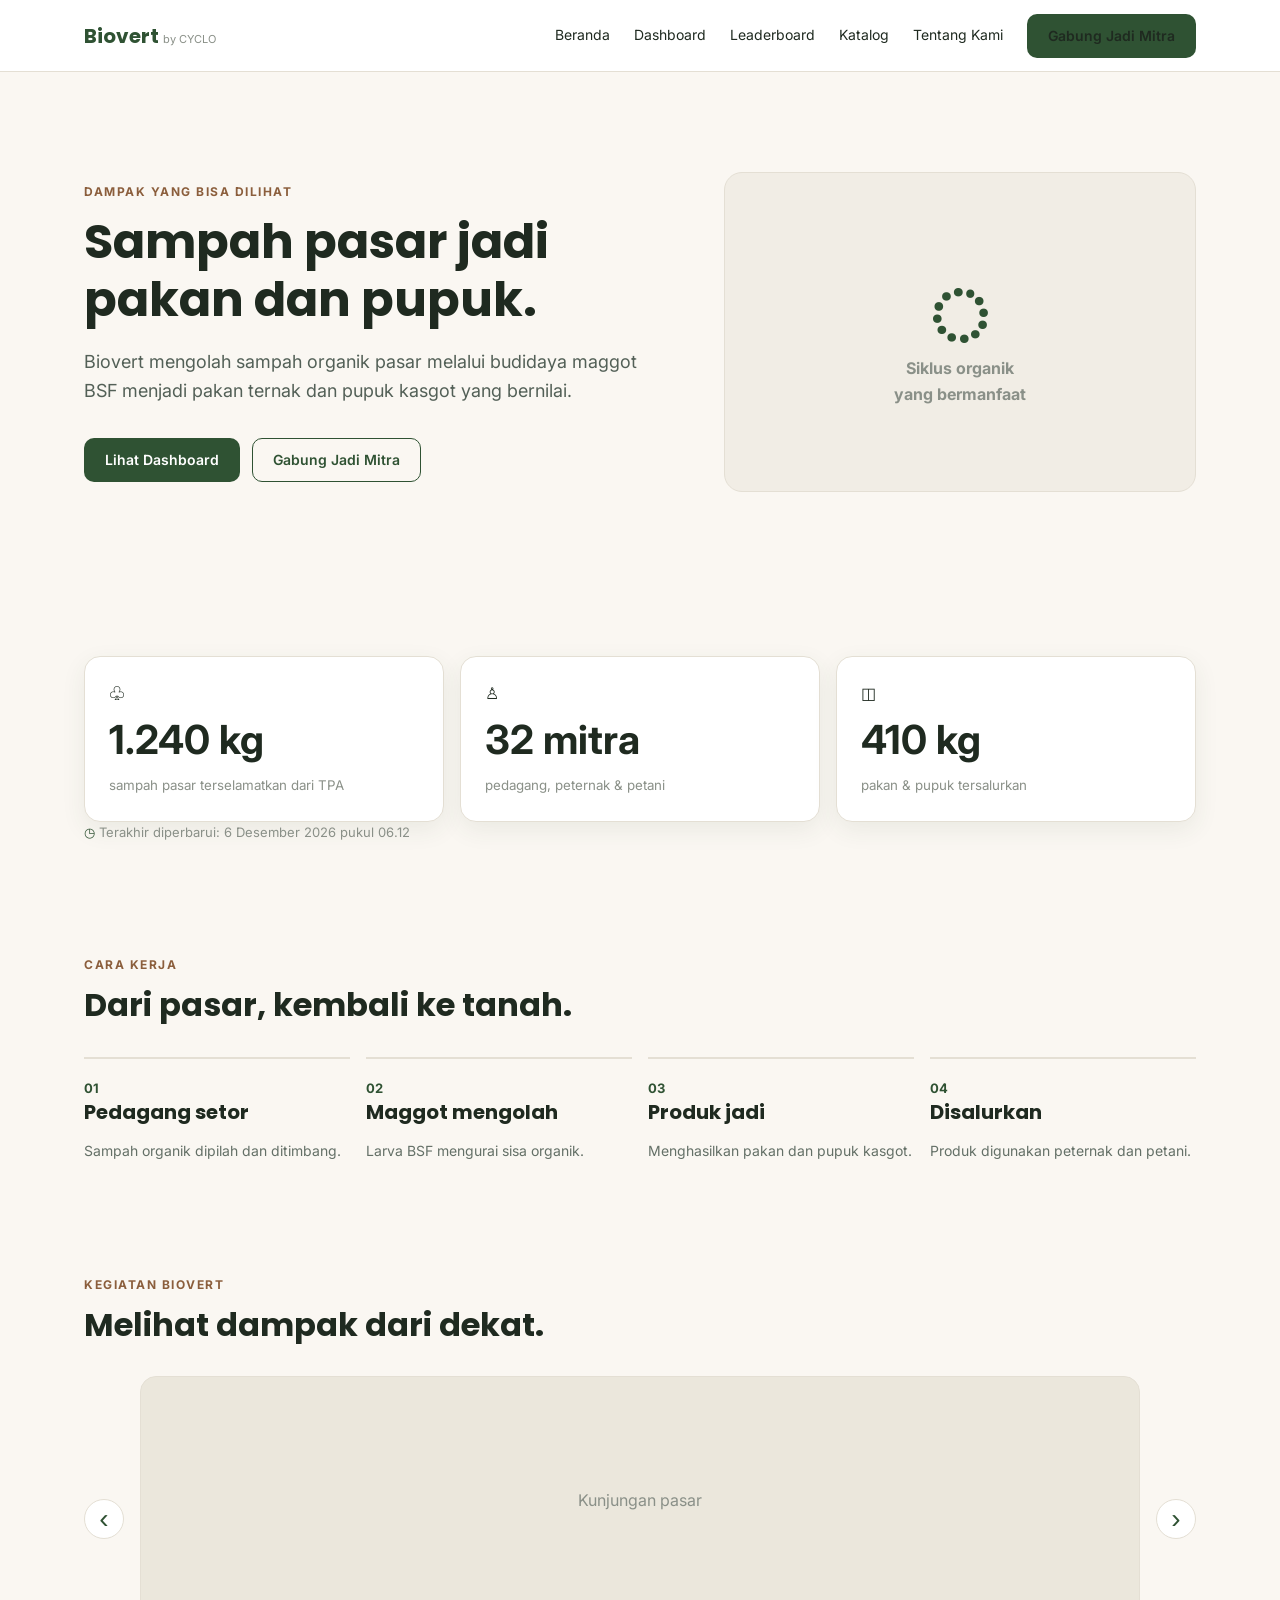
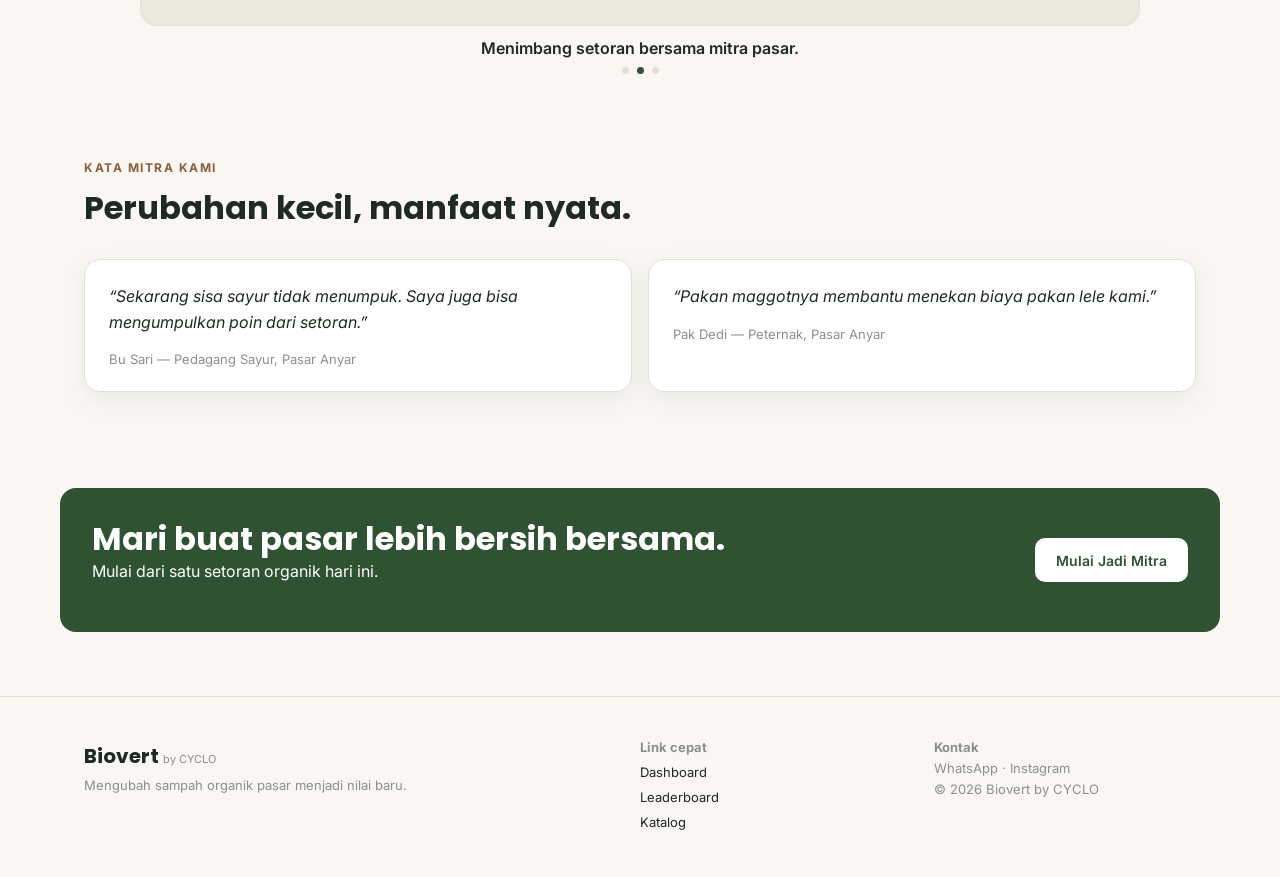
==== index.html @ 189fc147 "Build Biovert multi-page impact tracking website with shared tokens and dynamic mock data UI." ====
<!doctype html><html lang="id"><head><meta charset="utf-8"><meta name="viewport" content="width=device-width,initial-scale=1"><meta name="theme-color" content="#2F5233"><title>Biovert by CYCLO — Dari Sampah Pasar Jadi Pakan & Pupuk</title><link rel="preconnect" href="https://fonts.googleapis.com"><link href="https://fonts.googleapis.com/css2?family=Inter:wght@400;500;600;700&family=Noto+Sans+SC:wght@400;600;700&family=Poppins:wght@600;700&display=swap" rel="stylesheet"><link rel="stylesheet" href="styles.css"></head><body data-page="home"><div id="site-header"></div><main><section class="hero container"><div><p class="eyebrow">DAMPAK YANG BISA DILIHAT</p><h1>Sampah pasar jadi pakan dan pupuk.</h1><p class="lead">Biovert mengolah sampah organik pasar melalui budidaya maggot BSF menjadi pakan ternak dan pupuk kasgot yang bernilai.</p><div class="actions"><a class="btn primary" href="dashboard.html">Lihat Dashboard</a><a class="btn secondary" href="gabung.html">Gabung Jadi Mitra</a></div></div><div class="hero-art placeholder-art" aria-label="Ilustrasi siklus Biovert"><span>◌</span><strong>Siklus organik<br>yang bermanfaat</strong></div></section><section class="section container"><div id="home-stats" class="stats-grid"></div><p class="updated" id="home-updated"></p></section><section class="section container"><div class="section-heading"><p class="eyebrow">CARA KERJA</p><h2>Dari pasar, kembali ke tanah.</h2></div><div class="steps"><div class="step"><span>01</span><h3>Pedagang setor</h3><p>Sampah organik dipilah dan ditimbang.</p></div><div class="step"><span>02</span><h3>Maggot mengolah</h3><p>Larva BSF mengurai sisa organik.</p></div><div class="step"><span>03</span><h3>Produk jadi</h3><p>Menghasilkan pakan dan pupuk kasgot.</p></div><div class="step"><span>04</span><h3>Disalurkan</h3><p>Produk digunakan peternak dan petani.</p></div></div></section><section class="section container"><div class="section-heading"><p class="eyebrow">KEGIATAN BIOVERT</p><h2>Melihat dampak dari dekat.</h2></div><div class="carousel" data-carousel><button class="carousel-btn prev" aria-label="Foto sebelumnya">‹</button><div class="carousel-track"><div class="slide active"><div class="photo-placeholder">Aktivitas panen maggot</div><p>Panen maggot BSF untuk pakan ternak.</p></div><div class="slide"><div class="photo-placeholder">Kunjungan pasar</div><p>Menimbang setoran bersama mitra pasar.</p></div><div class="slide"><div class="photo-placeholder">Produk Biovert</div><p>Pakan maggot dan pupuk kasgot siap disalurkan.</p></div></div><button class="carousel-btn next" aria-label="Foto berikutnya">›</button><div class="dots"></div></div></section><section class="section container"><div class="section-heading"><p class="eyebrow">KATA MITRA KAMI</p><h2>Perubahan kecil, manfaat nyata.</h2></div><div class="quote-grid"><blockquote>“Sekarang sisa sayur tidak menumpuk. Saya juga bisa mengumpulkan poin dari setoran.”<cite>Bu Sari — Pedagang Sayur, Pasar Anyar</cite></blockquote><blockquote>“Pakan maggotnya membantu menekan biaya pakan lele kami.”<cite>Pak Dedi — Peternak, Pasar Anyar</cite></blockquote></div></section><section class="cta container"><div><h2>Mari buat pasar lebih bersih bersama.</h2><p>Mulai dari satu setoran organik hari ini.</p></div><a class="btn light" href="gabung.html">Mulai Jadi Mitra</a></section></main><div id="site-footer"></div><script src="app.js"></script></body></html>
---- styles.css ----
/* Biovert design tokens */
:root{--primary:#2F5233;--secondary:#8B5E3C;--accent:#E8B94A;--success:#7FB069;--dark:#1F2A20;--bg:#FAF7F2;--surface:#fff;--muted:#8A9088;--border:#E4DFD4;--shadow:0 8px 24px rgba(47,82,51,.08);--space:8px}*{box-sizing:border-box}body{margin:0;background:var(--bg);color:var(--dark);font:400 16px/1.6 Inter,Poppins,"Noto Sans SC",sans-serif}h1,h2,h3{font-family:Poppins,"Noto Sans SC",sans-serif;line-height:1.2;margin:0 0 16px}h1{font-size:48px;max-width:760px}h2{font-size:32px}h3{font-size:20px}p{margin:0 0 16px}.container{max-width:1160px;margin:auto;padding-left:24px;padding-right:24px}.page{padding-top:64px;padding-bottom:80px}.narrow-page{max-width:720px}.narrow{max-width:620px}.eyebrow{color:var(--secondary);font-size:12px;font-weight:700;letter-spacing:1.5px;margin-bottom:12px}.lead{font-size:18px;max-width:620px;color:#536057}.header{height:72px;background:var(--surface);border-bottom:1px solid var(--border);position:sticky;top:0;z-index:5}.nav{height:100%;display:flex;align-items:center;justify-content:space-between;gap:24px}.brand{font:700 20px Poppins;color:var(--primary);text-decoration:none;white-space:nowrap}.brand small{font:400 11px Inter;color:var(--muted)}.nav-links{display:flex;align-items:center;gap:24px}.nav-links a{color:var(--dark);text-decoration:none;font-size:14px}.nav-links a:hover{color:var(--primary)}.menu{display:none;background:0;border:0;font-size:26px}.btn{display:inline-flex;align-items:center;justify-content:center;min-height:44px;border-radius:10px;padding:10px 20px;border:1px solid transparent;font:600 14px Inter;text-decoration:none;cursor:pointer;transition:.15s}.btn:hover{transform:translateY(-1px)}.primary{background:var(--primary);color:#fff}.secondary{border:1.5px solid var(--primary);background:transparent;color:var(--primary)}.light{background:#fff;color:var(--primary)}.hero{min-height:520px;display:grid;grid-template-columns:1.1fr .9fr;align-items:center;gap:64px}.hero h1{margin-bottom:20px}.actions{display:flex;gap:12px;margin-top:32px}.placeholder-art{height:320px;border:1px solid var(--border);background:#f1ede5;border-radius:18px;display:flex;flex-direction:column;align-items:center;justify-content:center;color:var(--muted);text-align:center}.placeholder-art span{font-size:100px;line-height:1;color:var(--primary)}.section{padding-top:64px;padding-bottom:32px}.section-heading{margin-bottom:32px}.stats-grid{display:grid;grid-template-columns:repeat(3,1fr);gap:16px}.stat,.panel,.product,blockquote{background:var(--surface);border:1px solid var(--border);border-radius:16px;box-shadow:var(--shadow);padding:24px}.stat .value{display:block;font:700 40px Inter;margin:8px 0}.stat small{color:var(--muted)}.updated,.hint,.privacy{font-size:13px;color:var(--muted)}.updated:before{content:'◷ ';color:var(--primary)}.steps{display:grid;grid-template-columns:repeat(4,1fr);gap:16px}.step{border-top:2px solid var(--border);padding-top:16px}.step span{color:var(--primary);font-size:13px;font-weight:700}.step p,.feature-grid p{color:#647067;font-size:14px}.carousel{position:relative;display:flex;align-items:center;gap:16px}.carousel-track{flex:1;overflow:hidden}.slide{display:none;text-align:center}.slide.active{display:block}.photo-placeholder,.product-photo{height:250px;border-radius:16px;background:#ebe7dc;border:1px solid var(--border);display:grid;place-items:center;color:var(--muted)}.slide p{margin:10px 0 0;font-weight:600}.carousel-btn{border:1px solid var(--border);background:var(--surface);border-radius:50%;width:40px;height:40px;font-size:28px;color:var(--primary);cursor:pointer}.dots{text-align:center;position:absolute;bottom:-24px;left:0;right:0}.dot{display:inline-block;width:7px;height:7px;border-radius:50%;background:var(--border);margin:4px}.dot.active{background:var(--primary)}.quote-grid{display:grid;grid-template-columns:repeat(2,1fr);gap:16px}blockquote{margin:0;font-style:italic}cite{display:block;color:var(--muted);font:13px Inter;font-style:normal;margin-top:16px}.cta{margin-top:64px;margin-bottom:64px;padding:32px;background:var(--primary);color:#fff;border-radius:16px;display:flex;justify-content:space-between;align-items:center}.cta h2{margin:0}.footer{border-top:1px solid var(--border);padding:40px 0;color:var(--muted);font-size:13px}.footer-grid{display:grid;grid-template-columns:2fr 1fr 1fr;gap:32px}.footer a{color:var(--dark);display:block;text-decoration:none;margin:4px 0}.page-title{display:flex;align-items:flex-start;justify-content:space-between;gap:24px;margin-bottom:24px}.filters{display:flex;gap:8px;margin:20px 0 32px}.filter{background:transparent;border:1px solid var(--primary);color:var(--primary);border-radius:999px;padding:8px 16px;cursor:pointer}.filter.active{background:var(--primary);color:#fff}.dashboard-grid,.chart-grid{display:grid;grid-template-columns:1.4fr .8fr;gap:16px;margin-bottom:16px}.chart-grid{grid-template-columns:1fr 1fr}.panel h2{font-size:20px}.calendar{display:grid;grid-template-columns:repeat(7,1fr);gap:4px}.cal-head,.cal-day{text-align:center;font-size:13px;padding:8px}.cal-head{color:var(--muted);font-weight:600}.cal-day{border:0;background:var(--bg);border-radius:8px;min-height:42px;cursor:pointer;position:relative}.cal-day.has:after{content:'';width:5px;height:5px;border-radius:50%;background:var(--accent);position:absolute;bottom:5px;left:calc(50% - 2px)}.cal-day.selected{background:var(--primary);color:#fff}.empty{color:var(--muted);padding:24px 0}.bars{height:180px;display:flex;align-items:end;gap:10px;border-bottom:1px solid var(--border);padding:16px}.bar{flex:1;background:var(--primary);border-radius:4px 4px 0 0;min-height:8px;position:relative}.bar small{position:absolute;top:100%;font-size:11px;color:var(--muted);white-space:nowrap;left:50%;transform:translateX(-50%);margin-top:5px}.horizontal{height:auto;display:block;border:0}.horizontal .bar{height:28px;margin:12px 0;min-height:0}.horizontal .bar small{top:4px;left:8px;transform:none;color:#fff}.podium{display:flex;justify-content:center;align-items:end;gap:16px;margin:24px 0 32px}.podium .stat{text-align:center;min-width:180px}.podium .first{padding-bottom:44px}.search{min-height:44px;border:1px solid var(--border);border-radius:10px;padding:10px 14px;background:#fff}.table-wrap{overflow-x:auto;background:var(--surface);border-radius:16px;box-shadow:var(--shadow)}table{border-collapse:collapse;width:100%;min-width:720px}th,td{text-align:left;padding:14px 16px;border-bottom:1px solid var(--border);font-size:14px}th{font-size:12px;color:var(--muted);font-weight:600}tbody tr:nth-child(even){background:var(--bg)}tbody tr:hover{background:#f1eee7}tbody tr[data-href]{cursor:pointer}.rank{display:inline-block;border-radius:999px;padding:3px 9px;font-size:12px;background:#ddd}.rank-Platinum{background:#d4e1e8}.rank-Gold{background:var(--accent)}.rank-Silver{background:#ddd}.rank-Bronze{background:#c9a676}.progress{height:8px;background:var(--border);border-radius:999px;width:100px}.progress i{display:block;height:100%;background:var(--accent);border-radius:999px}.product-grid,.feature-grid{display:grid;grid-template-columns:repeat(3,1fr);gap:16px}.product-photo{height:180px;margin-bottom:20px}.product-photo.soil{background:#e8ded3}.product p{color:#647067;font-size:14px}.product strong{display:block;margin:18px 0}.product .btn{width:100%}.split{display:grid;grid-template-columns:1fr 1fr;gap:64px;align-items:center}.vertical{grid-template-columns:1fr}.vertical .stat .value{font-size:32px}.feature-grid{grid-template-columns:repeat(4,1fr)}.roadmap{display:grid;grid-template-columns:repeat(3,1fr);gap:24px}.roadmap>div{border-top:3px solid var(--accent);padding-top:16px}.roadmap p{color:#647067;font-size:14px}.prose{max-width:700px}.faq details{border-bottom:1px solid var(--border);padding:16px 0}.faq summary{cursor:pointer;font-weight:600}.form{display:grid;gap:8px}.form label{font-weight:600;margin-top:8px}.form input,.form select,.form textarea{display:block;width:100%;margin-top:6px;padding:11px 12px;border:1px solid var(--border);border-radius:10px;font:inherit;background:#fff}.form textarea{min-height:80px}.form input:focus,.form select:focus,.form textarea:focus,.btn:focus,.filter:focus,.cal-day:focus{outline:3px solid rgba(232,185,74,.55);outline-offset:2px}.error{color:#b34b40;min-height:18px}.success{text-align:center;color:var(--success);font-size:34px;padding:24px}.success h3{color:var(--dark);font-size:22px;margin:0}.success p{font-size:15px;color:var(--dark)}.hidden{display:none!important}.not-found{text-align:center;padding:120px 24px}.big-icon{font-size:70px;color:var(--muted)}
@media(max-width:767px){h1{font-size:32px}h2{font-size:24px}h3{font-size:18px}body{font-size:15px}.container{padding-left:16px;padding-right:16px}.header{height:60px}.nav-links{display:none;position:absolute;top:60px;left:0;right:0;background:#fff;padding:24px 16px;flex-direction:column;align-items:stretch;border-bottom:1px solid var(--border);box-shadow:var(--shadow)}.nav-links.open{display:flex}.nav-links .btn{text-align:center}.menu{display:block}.hero,.dashboard-grid,.chart-grid,.split{grid-template-columns:1fr;gap:24px}.hero{padding-top:48px;min-height:auto}.hero-art{height:240px}.stats-grid,.steps,.quote-grid,.product-grid,.feature-grid,.roadmap{grid-template-columns:1fr}.section{padding-top:48px}.stat .value{font-size:28px}.cta{display:block;margin-top:48px}.cta .btn{margin-top:20px}.page{padding-top:40px}.page-title{display:block}.page-title .btn{margin-top:8px}.podium{gap:6px}.podium .stat{min-width:0;flex:1;padding:16px 8px}.podium .first{padding-bottom:28px}.podium .stat .value{font-size:24px}.footer-grid{grid-template-columns:1fr 1fr}.footer-grid>div:first-child{grid-column:1/-1}.carousel{gap:5px}.carousel-btn{flex:0 0 34px;width:34px;height:34px}.photo-placeholder{height:200px}}
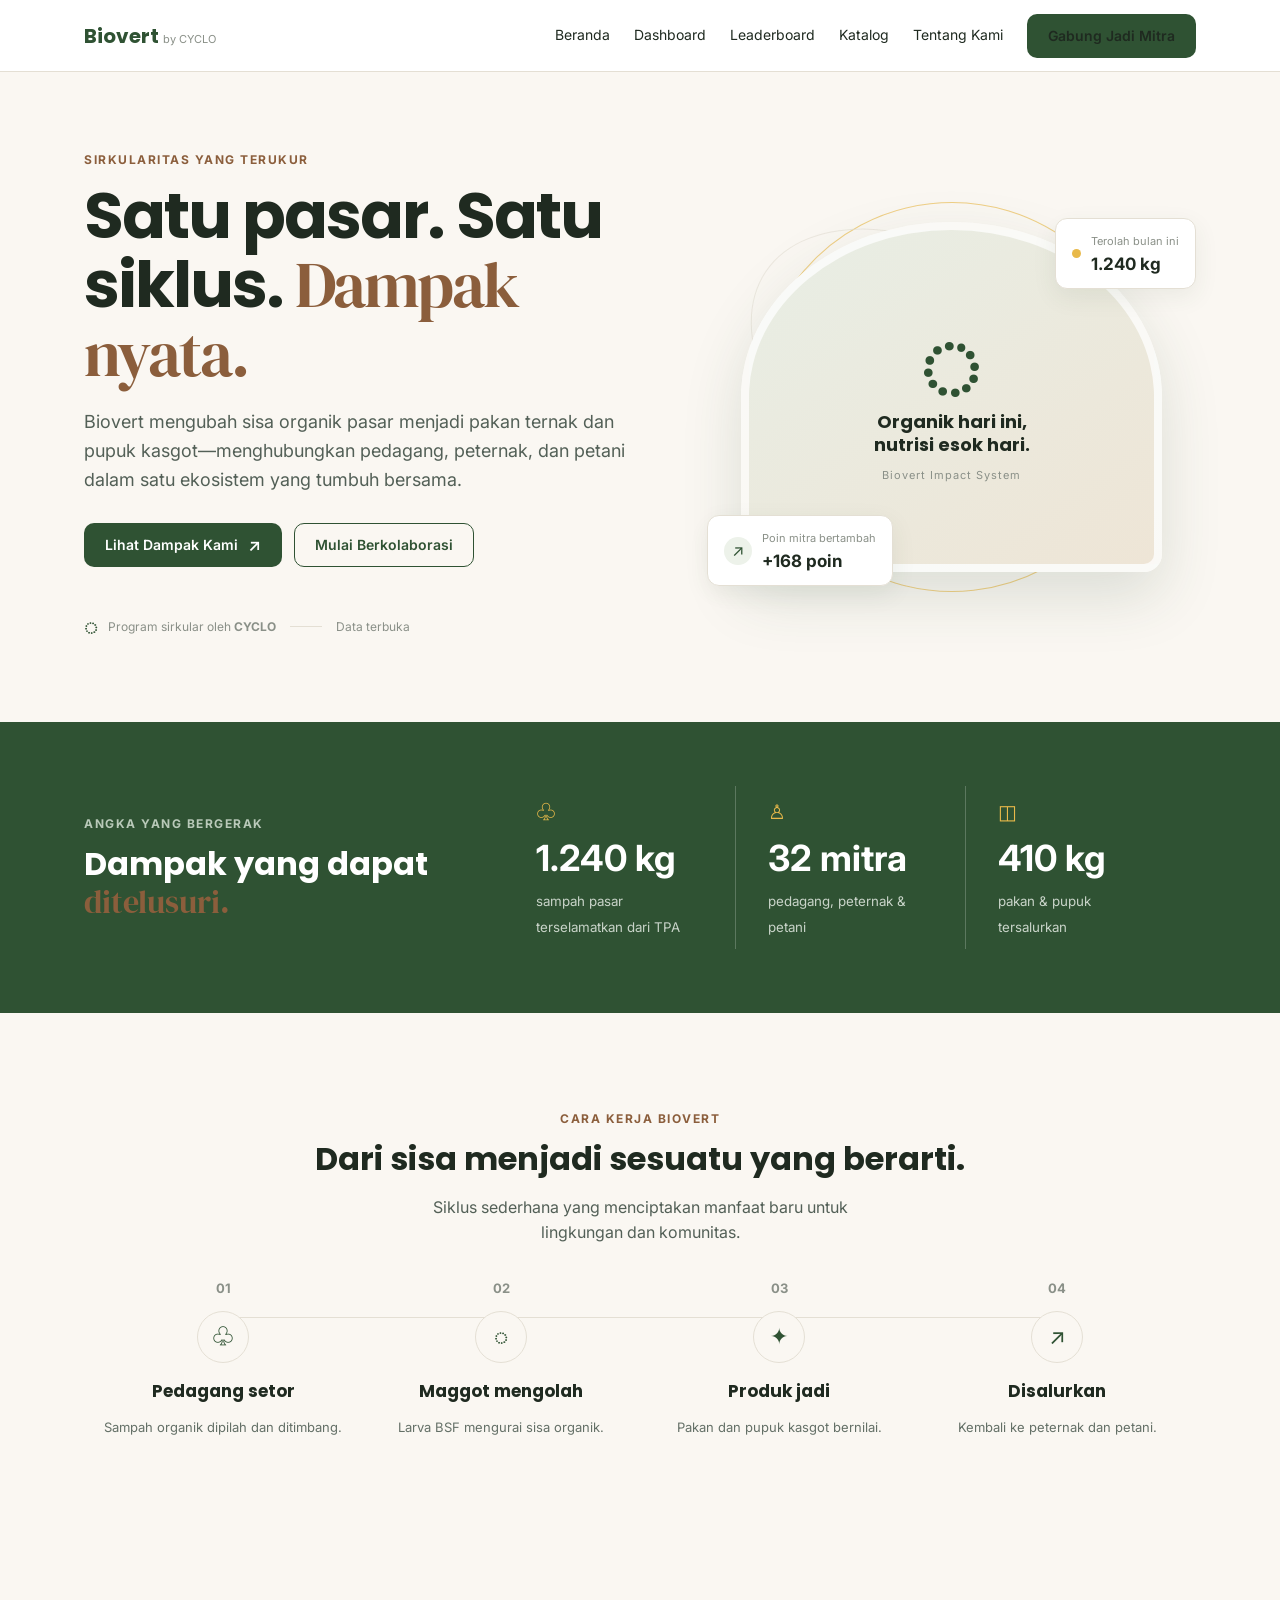
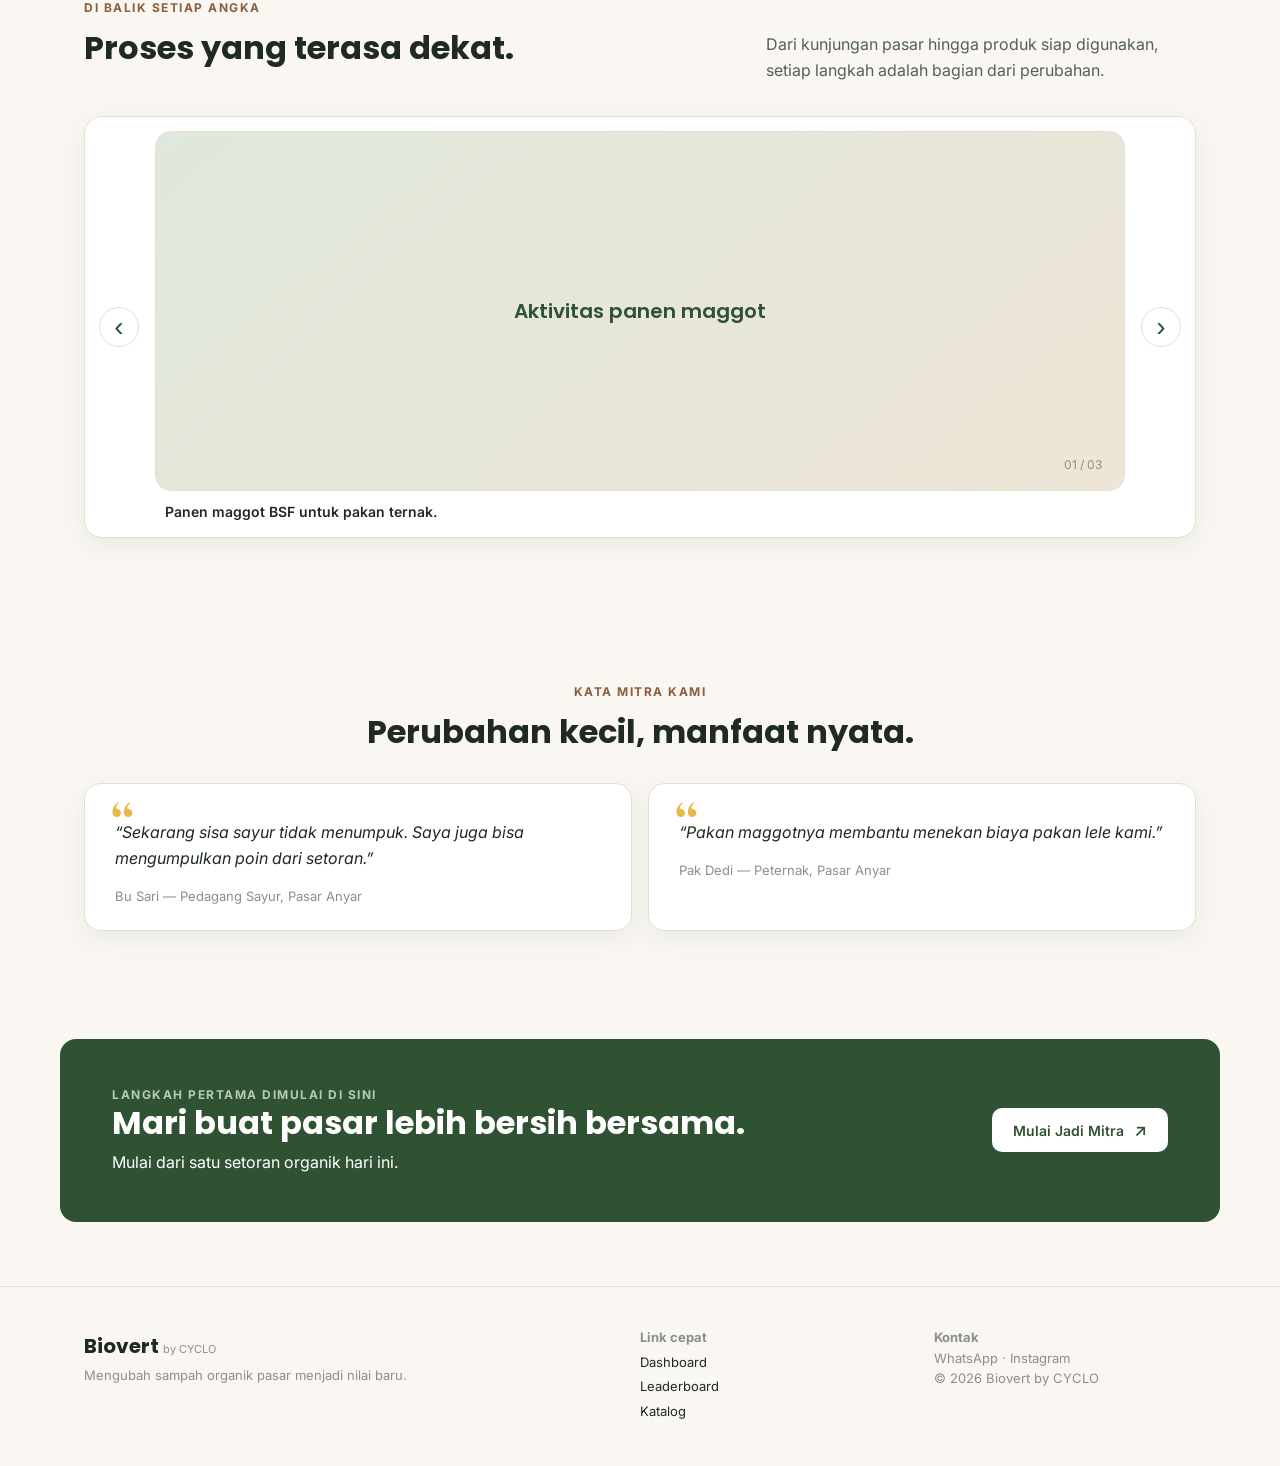
==== commit 0dafac00: "Elevate Biovert homepage and About page with premium editorial visual treatment while preserving sha" ====
--- a/index.html
+++ b/index.html
@@ -1 +1 @@
-<!doctype html><html lang="id"><head><meta charset="utf-8"><meta name="viewport" content="width=device-width,initial-scale=1"><meta name="theme-color" content="#2F5233"><title>Biovert by CYCLO — Dari Sampah Pasar Jadi Pakan & Pupuk</title><link rel="preconnect" href="https://fonts.googleapis.com"><link href="https://fonts.googleapis.com/css2?family=Inter:wght@400;500;600;700&family=Noto+Sans+SC:wght@400;600;700&family=Poppins:wght@600;700&display=swap" rel="stylesheet"><link rel="stylesheet" href="styles.css"></head><body data-page="home"><div id="site-header"></div><main><section class="hero container"><div><p class="eyebrow">DAMPAK YANG BISA DILIHAT</p><h1>Sampah pasar jadi pakan dan pupuk.</h1><p class="lead">Biovert mengolah sampah organik pasar melalui budidaya maggot BSF menjadi pakan ternak dan pupuk kasgot yang bernilai.</p><div class="actions"><a class="btn primary" href="dashboard.html">Lihat Dashboard</a><a class="btn secondary" href="gabung.html">Gabung Jadi Mitra</a></div></div><div class="hero-art placeholder-art" aria-label="Ilustrasi siklus Biovert"><span>◌</span><strong>Siklus organik<br>yang bermanfaat</strong></div></section><section class="section container"><div id="home-stats" class="stats-grid"></div><p class="updated" id="home-updated"></p></section><section class="section container"><div class="section-heading"><p class="eyebrow">CARA KERJA</p><h2>Dari pasar, kembali ke tanah.</h2></div><div class="steps"><div class="step"><span>01</span><h3>Pedagang setor</h3><p>Sampah organik dipilah dan ditimbang.</p></div><div class="step"><span>02</span><h3>Maggot mengolah</h3><p>Larva BSF mengurai sisa organik.</p></div><div class="step"><span>03</span><h3>Produk jadi</h3><p>Menghasilkan pakan dan pupuk kasgot.</p></div><div class="step"><span>04</span><h3>Disalurkan</h3><p>Produk digunakan peternak dan petani.</p></div></div></section><section class="section container"><div class="section-heading"><p class="eyebrow">KEGIATAN BIOVERT</p><h2>Melihat dampak dari dekat.</h2></div><div class="carousel" data-carousel><button class="carousel-btn prev" aria-label="Foto sebelumnya">‹</button><div class="carousel-track"><div class="slide active"><div class="photo-placeholder">Aktivitas panen maggot</div><p>Panen maggot BSF untuk pakan ternak.</p></div><div class="slide"><div class="photo-placeholder">Kunjungan pasar</div><p>Menimbang setoran bersama mitra pasar.</p></div><div class="slide"><div class="photo-placeholder">Produk Biovert</div><p>Pakan maggot dan pupuk kasgot siap disalurkan.</p></div></div><button class="carousel-btn next" aria-label="Foto berikutnya">›</button><div class="dots"></div></div></section><section class="section container"><div class="section-heading"><p class="eyebrow">KATA MITRA KAMI</p><h2>Perubahan kecil, manfaat nyata.</h2></div><div class="quote-grid"><blockquote>“Sekarang sisa sayur tidak menumpuk. Saya juga bisa mengumpulkan poin dari setoran.”<cite>Bu Sari — Pedagang Sayur, Pasar Anyar</cite></blockquote><blockquote>“Pakan maggotnya membantu menekan biaya pakan lele kami.”<cite>Pak Dedi — Peternak, Pasar Anyar</cite></blockquote></div></section><section class="cta container"><div><h2>Mari buat pasar lebih bersih bersama.</h2><p>Mulai dari satu setoran organik hari ini.</p></div><a class="btn light" href="gabung.html">Mulai Jadi Mitra</a></section></main><div id="site-footer"></div><script src="app.js"></script></body></html>+<!doctype html><html lang="id"><head><meta charset="utf-8"><meta name="viewport" content="width=device-width,initial-scale=1"><meta name="theme-color" content="#2F5233"><title>Biovert by CYCLO — Dari Sampah Pasar Jadi Pakan & Pupuk</title><link rel="preconnect" href="https://fonts.googleapis.com"><link href="https://fonts.googleapis.com/css2?family=DM+Serif+Display&family=Inter:wght@400;500;600;700&family=Noto+Sans+SC:wght@400;600;700&family=Poppins:wght@600;700&display=swap" rel="stylesheet"><link rel="stylesheet" href="styles.css"><link rel="stylesheet" href="premium.css"></head><body data-page="home"><div id="site-header"></div><main><section class="hero premium-hero container"><div class="hero-copy premium-reveal"><p class="eyebrow">SIRKULARITAS YANG TERUKUR</p><h1>Satu pasar. Satu siklus. <em>Dampak nyata.</em></h1><p class="lead">Biovert mengubah sisa organik pasar menjadi pakan ternak dan pupuk kasgot—menghubungkan pedagang, peternak, dan petani dalam satu ekosistem yang tumbuh bersama.</p><div class="actions"><a class="btn primary" href="dashboard.html">Lihat Dampak Kami <span>↗</span></a><a class="btn secondary" href="gabung.html">Mulai Berkolaborasi</a></div><div class="hero-trust"><span class="trust-mark">◌</span><span>Program sirkular oleh <strong>CYCLO</strong></span><span class="trust-line"></span><span>Data terbuka</span></div></div><div class="hero-visual premium-reveal"><div class="hero-orbit orbit-one"></div><div class="hero-orbit orbit-two"></div><div class="hero-image placeholder-art"><span class="hero-symbol">◌</span><div><strong>Organik hari ini,<br>nutrisi esok hari.</strong><small>Biovert Impact System</small></div></div><div class="floating-card floating-top"><span class="mini-dot"></span><div><small>Terolah bulan ini</small><strong>1.240 kg</strong></div></div><div class="floating-card floating-bottom"><span class="mini-icon">↗</span><div><small>Poin mitra bertambah</small><strong>+168 poin</strong></div></div></div></section><section class="impact-band"><div class="container"><div class="impact-intro"><p class="eyebrow">ANGKA YANG BERGERAK</p><h2>Dampak yang dapat<br><em>ditelusuri.</em></h2></div><div id="home-stats" class="stats-grid premium-stats"></div></div></section><section class="section container premium-section"><div class="section-heading centered"><p class="eyebrow">CARA KERJA BIOVERT</p><h2>Dari sisa menjadi sesuatu yang berarti.</h2><p class="section-lead">Siklus sederhana yang menciptakan manfaat baru untuk lingkungan dan komunitas.</p></div><div class="steps premium-steps"><div class="step"><span>01</span><div class="step-icon">♧</div><h3>Pedagang setor</h3><p>Sampah organik dipilah dan ditimbang.</p></div><div class="step"><span>02</span><div class="step-icon">◌</div><h3>Maggot mengolah</h3><p>Larva BSF mengurai sisa organik.</p></div><div class="step"><span>03</span><div class="step-icon">✦</div><h3>Produk jadi</h3><p>Pakan dan pupuk kasgot bernilai.</p></div><div class="step"><span>04</span><div class="step-icon">↗</div><h3>Disalurkan</h3><p>Kembali ke peternak dan petani.</p></div></div></section><section class="section container premium-section activity-section"><div class="section-heading split-heading"><div><p class="eyebrow">DI BALIK SETIAP ANGKA</p><h2>Proses yang terasa dekat.</h2></div><p class="section-lead">Dari kunjungan pasar hingga produk siap digunakan, setiap langkah adalah bagian dari perubahan.</p></div><div class="carousel premium-carousel" data-carousel><button class="carousel-btn prev" aria-label="Foto sebelumnya">‹</button><div class="carousel-track"><div class="slide active"><div class="photo-placeholder"><span>Aktivitas panen maggot</span><b>01 / 03</b></div><p>Panen maggot BSF untuk pakan ternak.</p></div><div class="slide"><div class="photo-placeholder"><span>Kunjungan pasar</span><b>02 / 03</b></div><p>Menimbang setoran bersama mitra pasar.</p></div><div class="slide"><div class="photo-placeholder"><span>Produk Biovert</span><b>03 / 03</b></div><p>Pakan maggot dan pupuk kasgot siap disalurkan.</p></div></div><button class="carousel-btn next" aria-label="Foto berikutnya">›</button><div class="dots"></div></div></section><section class="section container premium-section"><div class="section-heading centered"><p class="eyebrow">KATA MITRA KAMI</p><h2>Perubahan kecil, manfaat nyata.</h2></div><div class="quote-grid premium-quotes"><blockquote><span class="quote-mark">“</span>“Sekarang sisa sayur tidak menumpuk. Saya juga bisa mengumpulkan poin dari setoran.”<cite>Bu Sari — Pedagang Sayur, Pasar Anyar</cite></blockquote><blockquote><span class="quote-mark">“</span>“Pakan maggotnya membantu menekan biaya pakan lele kami.”<cite>Pak Dedi — Peternak, Pasar Anyar</cite></blockquote></div></section><section class="cta premium-cta container"><div><p class="eyebrow">LANGKAH PERTAMA DIMULAI DI SINI</p><h2>Mari buat pasar lebih bersih bersama.</h2><p>Mulai dari satu setoran organik hari ini.</p></div><a class="btn light" href="gabung.html">Mulai Jadi Mitra <span>↗</span></a></section></main><div id="site-footer"></div><script src="app.js"></script></body></html>
--- a/premium.css
+++ b/premium.css
@@ -0,0 +1,3 @@
+/* Premium visual layer for the home and about pages. Keeps the shared Biovert tokens intact. */
+:root{--ink-soft:#536057;--serif:"DM Serif Display",Georgia,serif}.premium-hero{min-height:650px;grid-template-columns:1fr .9fr;gap:80px;position:relative}.premium-hero h1,.about-hero h1{font-size:clamp(42px,5vw,70px);letter-spacing:-2px;line-height:1.08}.premium-hero h1 em,.about-hero h1 em,.impact-intro em{color:var(--secondary);font-family:var(--serif);font-weight:400;font-style:normal}.premium-hero .lead{font-size:18px;max-width:570px}.premium-hero .actions{margin-top:28px}.premium-hero .btn span,.premium-cta .btn span,.about-closing .btn span{margin-left:10px;font-size:17px}.hero-trust{display:flex;align-items:center;gap:10px;color:var(--muted);font-size:12px;margin-top:42px}.trust-mark{font-size:22px;color:var(--primary)}.trust-line{width:32px;height:1px;background:var(--border);margin:0 4px}.hero-visual{height:430px;position:relative;display:grid;place-items:center}.hero-image{width:86%;height:350px;border-radius:50% 50% 18px 18px;background:linear-gradient(145deg,#e8eee5,#eee5d6);position:relative;z-index:1;border:8px solid rgba(255,255,255,.75);box-shadow:0 24px 60px rgba(47,82,51,.15)}.hero-symbol{font-size:120px;color:var(--primary);line-height:1}.hero-image strong{display:block;color:var(--dark);font:700 18px/1.3 Poppins}.hero-image small{display:block;color:var(--muted);font-size:11px;letter-spacing:1px;margin-top:10px}.hero-orbit{position:absolute;border:1px solid var(--accent);border-radius:50%;opacity:.65}.orbit-one{width:390px;height:390px;transform:rotate(-28deg)}.orbit-two{width:450px;height:270px;transform:rotate(34deg);border-color:var(--border)}.floating-card{position:absolute;z-index:2;background:#fff;border:1px solid var(--border);border-radius:12px;box-shadow:var(--shadow);padding:14px 16px;display:flex;align-items:center;gap:10px}.floating-card small{display:block;color:var(--muted);font-size:11px}.floating-card strong{display:block;font:700 17px Inter;margin-top:3px}.floating-top{top:36px;right:0}.floating-bottom{bottom:26px;left:0}.mini-dot{width:9px;height:9px;border-radius:50%;background:var(--accent)}.mini-icon{width:28px;height:28px;border-radius:50%;display:grid;place-items:center;background:#edf2ea;color:var(--primary)}.impact-band{background:var(--primary);color:#fff;padding:64px 0}.impact-band .container{display:grid;grid-template-columns:.7fr 1.3fr;gap:48px;align-items:center}.impact-band .eyebrow{color:#b9c9b9}.impact-intro h2{font-size:32px;margin:0}.premium-stats{gap:0}.premium-stats .stat{background:transparent;border:0;border-left:1px solid rgba(255,255,255,.22);border-radius:0;box-shadow:none;padding:10px 32px}.premium-stats .stat:first-child{border-left:0}.premium-stats .stat span{color:var(--accent);font-size:20px}.premium-stats .stat .value{color:#fff;font-size:36px}.premium-stats .stat small{color:#c9d4c9}.premium-section{padding-top:96px;padding-bottom:48px}.centered{text-align:center}.section-lead{max-width:430px;color:var(--ink-soft);margin:0}.centered .section-lead{margin:0 auto}.premium-steps{gap:0;position:relative}.premium-steps:before{content:"";position:absolute;top:39px;left:12%;right:12%;height:1px;background:var(--border)}.premium-steps .step{border:0;padding:0 18px;text-align:center;position:relative}.premium-steps .step span{display:block;color:var(--muted);margin-bottom:12px}.step-icon{width:52px;height:52px;border:1px solid var(--border);border-radius:50%;display:grid;place-items:center;background:var(--bg);color:var(--primary);font-size:22px;margin:0 auto 18px;position:relative}.premium-steps .step h3{font-size:17px}.premium-steps .step p{font-size:13px}.split-heading{display:flex;justify-content:space-between;gap:48px;align-items:end;margin-bottom:32px}.premium-carousel{background:var(--surface);border:1px solid var(--border);padding:14px;border-radius:18px;box-shadow:var(--shadow)}.premium-carousel .photo-placeholder{height:360px;background:linear-gradient(140deg,#dfe8dc,#eee5d6);position:relative;color:var(--primary);font:600 20px Poppins}.premium-carousel .photo-placeholder b{position:absolute;right:22px;bottom:18px;font:12px Inter;color:var(--muted)}.premium-carousel .slide p{font-size:14px;text-align:left;padding:0 10px}.premium-quotes blockquote{position:relative;padding:36px 30px 26px}.quote-mark{position:absolute;top:12px;left:26px;font:54px var(--serif);color:var(--accent);line-height:1}.premium-cta{padding:46px 52px;margin-top:60px;display:flex}.premium-cta .eyebrow{color:#b9c9b9}.premium-cta p{margin-bottom:0}.premium-cta h2{margin-bottom:8px}.premium-about{padding-top:80px}.about-hero{min-height:430px;display:grid;grid-template-columns:1fr .45fr;gap:60px;align-items:center}.about-hero .lead{max-width:650px}.about-seal{width:190px;height:190px;border:1px solid var(--accent);border-radius:50%;display:grid;place-items:center;text-align:center;justify-self:end;color:var(--primary);transform:rotate(9deg)}.about-seal span{font-size:62px;line-height:.6}.about-seal small{font-size:10px;letter-spacing:2px}.about-story{border-top:1px solid var(--border);border-bottom:1px solid var(--border);display:grid;grid-template-columns:80px 1fr .7fr;gap:36px;padding-top:72px;padding-bottom:72px}.story-number,.feature-number{color:var(--secondary);font:600 13px Inter;letter-spacing:1px}.story-copy{max-width:620px}.story-copy h2{font-size:38px}.story-copy p:not(.eyebrow){color:var(--ink-soft);max-width:570px}.story-quote{align-self:end;border-left:2px solid var(--accent);padding-left:25px}.story-quote span{font:64px var(--serif);color:var(--accent);line-height:.4}.story-quote p{font:22px/1.35 var(--serif);margin:14px 0}.story-quote small{color:var(--muted)}.premium-features{grid-template-columns:repeat(4,1fr);gap:0;border-top:1px solid var(--border);border-bottom:1px solid var(--border)}.premium-features>div{padding:28px 24px 28px 0;border-right:1px solid var(--border)}.premium-features>div+div{padding-left:24px}.premium-features>div:last-child{border-right:0}.premium-features h3{margin-top:24px}.premium-features p{color:var(--ink-soft);font-size:14px}.premium-faq details{padding:22px 0}.premium-faq summary{display:flex;align-items:center;gap:28px;font-size:17px}.premium-faq summary span{color:var(--secondary);font:13px Inter}.premium-faq p{padding-left:54px;max-width:650px;color:var(--ink-soft);margin:12px 0 0}.about-closing{text-align:center;padding:90px 24px 40px}.about-closing h2{font-size:38px;margin:12px auto 28px}.premium-reveal{animation:premium-rise .7s ease both}@keyframes premium-rise{from{opacity:0;transform:translateY(14px)}to{opacity:1;transform:none}}
+@media(max-width:767px){.premium-hero{min-height:auto;padding-top:50px;gap:48px}.premium-hero h1,.about-hero h1{font-size:42px}.hero-trust{flex-wrap:wrap;margin-top:28px}.hero-visual{height:330px}.hero-image{height:270px}.hero-orbit{transform:scale(.75)}.floating-top{right:-2px;top:10px}.floating-bottom{left:-2px;bottom:4px}.impact-band{padding:48px 0}.impact-band .container{display:block}.impact-intro{margin-bottom:28px}.premium-stats{grid-template-columns:1fr;gap:18px}.premium-stats .stat{border-left:0;border-top:1px solid rgba(255,255,255,.22);padding:18px 0 0}.premium-stats .stat:first-child{border-top:0}.premium-section{padding-top:64px}.premium-steps:before{display:none}.premium-steps .step{padding:12px 0;border-bottom:1px solid var(--border);text-align:left;display:grid;grid-template-columns:42px 1fr;column-gap:14px}.premium-steps .step span{grid-row:1/3;margin:0}.premium-steps .step-icon{grid-column:2;grid-row:1;margin:0 0 8px}.premium-steps .step h3,.premium-steps .step p{grid-column:2}.premium-steps .step h3{margin-bottom:6px}.split-heading{display:block}.split-heading .section-lead{margin-top:16px}.premium-carousel .photo-placeholder{height:230px}.premium-cta{display:block;padding:34px 24px}.premium-cta .btn{margin-top:22px}.about-hero{min-height:auto;grid-template-columns:1fr;gap:38px}.about-seal{justify-self:start;width:140px;height:140px}.about-story{grid-template-columns:1fr;gap:20px;padding-top:48px;padding-bottom:48px}.story-copy h2{font-size:30px}.story-quote{margin-top:16px}.premium-features{grid-template-columns:1fr}.premium-features>div,.premium-features>div+div{border-right:0;border-bottom:1px solid var(--border);padding:24px 0}.premium-features>div:last-child{border-bottom:0}.about-closing{padding-top:64px}.about-closing h2{font-size:28px}}
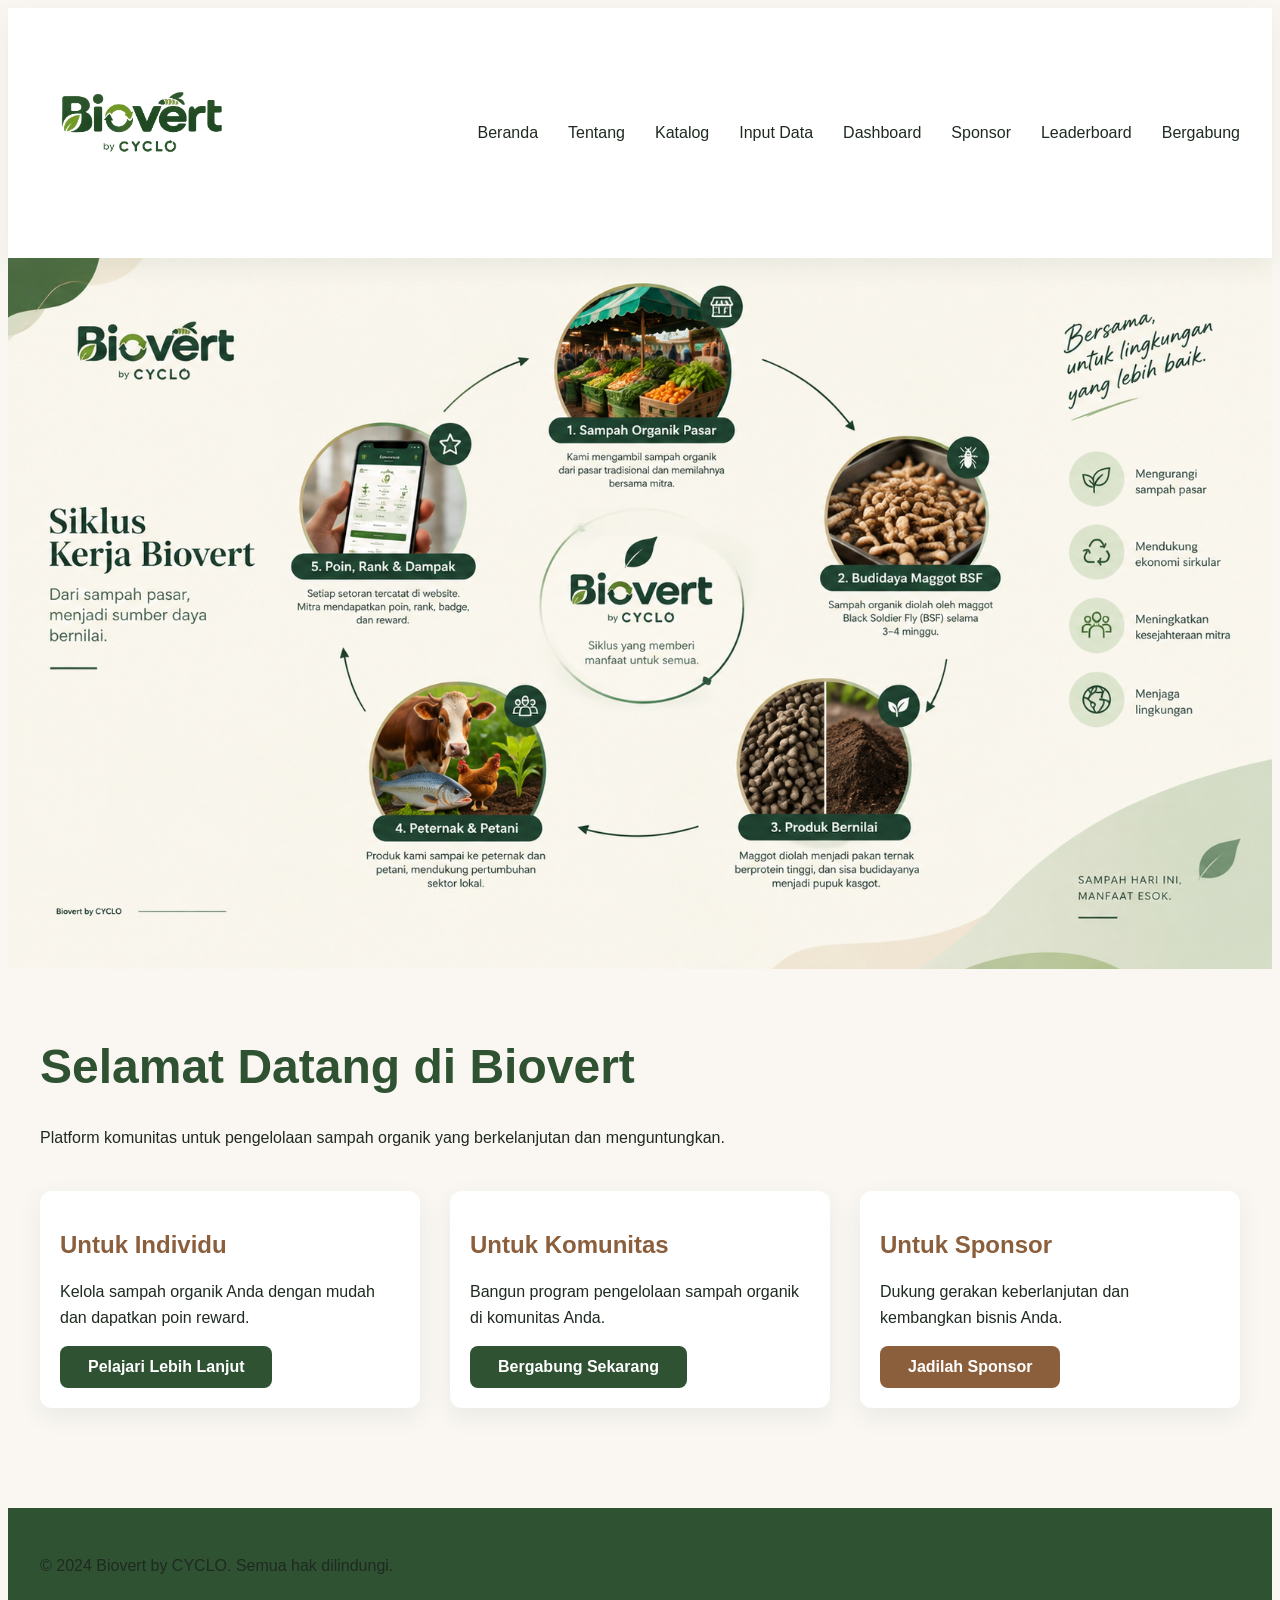
==== commit ee1c69df: "Update: Add logo to header and replace cycle image with poster in hero section" ====
--- a/index.html
+++ b/index.html
@@ -1 +1,77 @@
-<!doctype html><html lang="id"><head><meta charset="utf-8"><meta name="viewport" content="width=device-width,initial-scale=1"><meta name="theme-color" content="#2F5233"><title>Biovert by CYCLO — Dari Sampah Pasar Jadi Pakan & Pupuk</title><link rel="preconnect" href="https://fonts.googleapis.com"><link href="https://fonts.googleapis.com/css2?family=DM+Serif+Display&family=Inter:wght@400;500;600;700&family=Noto+Sans+SC:wght@400;600;700&family=Poppins:wght@600;700&display=swap" rel="stylesheet"><link rel="stylesheet" href="styles.css"><link rel="stylesheet" href="premium.css"></head><body data-page="home"><div id="site-header"></div><main><section class="hero premium-hero container"><div class="hero-copy premium-reveal"><p class="eyebrow">SIRKULARITAS YANG TERUKUR</p><h1>Satu pasar. Satu siklus. <em>Dampak nyata.</em></h1><p class="lead">Biovert mengubah sisa organik pasar menjadi pakan ternak dan pupuk kasgot—menghubungkan pedagang, peternak, dan petani dalam satu ekosistem yang tumbuh bersama.</p><div class="actions"><a class="btn primary" href="dashboard.html">Lihat Dampak Kami <span>↗</span></a><a class="btn secondary" href="gabung.html">Mulai Berkolaborasi</a></div><div class="hero-trust"><span class="trust-mark">◌</span><span>Program sirkular oleh <strong>CYCLO</strong></span><span class="trust-line"></span><span>Data terbuka</span></div></div><div class="hero-visual premium-reveal"><div class="hero-orbit orbit-one"></div><div class="hero-orbit orbit-two"></div><div class="hero-image placeholder-art"><span class="hero-symbol">◌</span><div><strong>Organik hari ini,<br>nutrisi esok hari.</strong><small>Biovert Impact System</small></div></div><div class="floating-card floating-top"><span class="mini-dot"></span><div><small>Terolah bulan ini</small><strong>1.240 kg</strong></div></div><div class="floating-card floating-bottom"><span class="mini-icon">↗</span><div><small>Poin mitra bertambah</small><strong>+168 poin</strong></div></div></div></section><section class="impact-band"><div class="container"><div class="impact-intro"><p class="eyebrow">ANGKA YANG BERGERAK</p><h2>Dampak yang dapat<br><em>ditelusuri.</em></h2></div><div id="home-stats" class="stats-grid premium-stats"></div></div></section><section class="section container premium-section"><div class="section-heading centered"><p class="eyebrow">CARA KERJA BIOVERT</p><h2>Dari sisa menjadi sesuatu yang berarti.</h2><p class="section-lead">Siklus sederhana yang menciptakan manfaat baru untuk lingkungan dan komunitas.</p></div><div class="steps premium-steps"><div class="step"><span>01</span><div class="step-icon">♧</div><h3>Pedagang setor</h3><p>Sampah organik dipilah dan ditimbang.</p></div><div class="step"><span>02</span><div class="step-icon">◌</div><h3>Maggot mengolah</h3><p>Larva BSF mengurai sisa organik.</p></div><div class="step"><span>03</span><div class="step-icon">✦</div><h3>Produk jadi</h3><p>Pakan dan pupuk kasgot bernilai.</p></div><div class="step"><span>04</span><div class="step-icon">↗</div><h3>Disalurkan</h3><p>Kembali ke peternak dan petani.</p></div></div></section><section class="section container premium-section activity-section"><div class="section-heading split-heading"><div><p class="eyebrow">DI BALIK SETIAP ANGKA</p><h2>Proses yang terasa dekat.</h2></div><p class="section-lead">Dari kunjungan pasar hingga produk siap digunakan, setiap langkah adalah bagian dari perubahan.</p></div><div class="carousel premium-carousel" data-carousel><button class="carousel-btn prev" aria-label="Foto sebelumnya">‹</button><div class="carousel-track"><div class="slide active"><div class="photo-placeholder"><span>Aktivitas panen maggot</span><b>01 / 03</b></div><p>Panen maggot BSF untuk pakan ternak.</p></div><div class="slide"><div class="photo-placeholder"><span>Kunjungan pasar</span><b>02 / 03</b></div><p>Menimbang setoran bersama mitra pasar.</p></div><div class="slide"><div class="photo-placeholder"><span>Produk Biovert</span><b>03 / 03</b></div><p>Pakan maggot dan pupuk kasgot siap disalurkan.</p></div></div><button class="carousel-btn next" aria-label="Foto berikutnya">›</button><div class="dots"></div></div></section><section class="section container premium-section"><div class="section-heading centered"><p class="eyebrow">KATA MITRA KAMI</p><h2>Perubahan kecil, manfaat nyata.</h2></div><div class="quote-grid premium-quotes"><blockquote><span class="quote-mark">“</span>“Sekarang sisa sayur tidak menumpuk. Saya juga bisa mengumpulkan poin dari setoran.”<cite>Bu Sari — Pedagang Sayur, Pasar Anyar</cite></blockquote><blockquote><span class="quote-mark">“</span>“Pakan maggotnya membantu menekan biaya pakan lele kami.”<cite>Pak Dedi — Peternak, Pasar Anyar</cite></blockquote></div></section><section class="cta premium-cta container"><div><p class="eyebrow">LANGKAH PERTAMA DIMULAI DI SINI</p><h2>Mari buat pasar lebih bersih bersama.</h2><p>Mulai dari satu setoran organik hari ini.</p></div><a class="btn light" href="gabung.html">Mulai Jadi Mitra <span>↗</span></a></section></main><div id="site-footer"></div><script src="app.js"></script></body></html>+<!doctype html>
+<html lang="id">
+<head>
+  <meta charset="utf-8">
+  <meta name="viewport" content="width=device-width, initial-scale=1">
+  <meta name="theme-color" content="#2F5233">
+  <title>Biovert by CYCLO — Platform Komunitas Pengelolaan Sampah Organik</title>
+  <link rel="stylesheet" href="styles.css">
+  <link rel="preconnect" href="https://fonts.googleapis.com">
+  <link rel="preconnect" href="https://fonts.gstatic.com" crossorigin>
+</head>
+<body>
+  <!-- Header dengan Logo -->
+  <header class="header">
+    <div class="container" style="display: flex; justify-content: space-between; align-items: center;">
+      <img src="file_0000000039ec81f59a56ae9305316b1d.png" alt="Logo Biovert" class="logo">
+      <nav>
+        <div class="nav-links" id="navMenu">
+          <a href="index.html">Beranda</a>
+          <a href="tentang.html">Tentang</a>
+          <a href="katalog.html">Katalog</a>
+          <a href="input.html">Input Data</a>
+          <a href="dashboard.html">Dashboard</a>
+          <a href="sponsor.html">Sponsor</a>
+          <a href="leaderboard.html">Leaderboard</a>
+          <a href="gabung.html">Bergabung</a>
+        </div>
+      </nav>
+    </div>
+  </header>
+
+  <!-- Hero Section dengan Poster -->
+  <section class="hero-section">
+    <img 
+      src="file_0000000085b88230bf0b88f3895b531d.png" 
+      alt="Poster Biovert - Platform Pengelolaan Sampah Organik" 
+      class="hero-image"
+      loading="eager"
+    >
+  </section>
+
+  <!-- Main Content -->
+  <main class="container">
+    <section style="padding: 40px 0;">
+      <h1>Selamat Datang di Biovert</h1>
+      <p>Platform komunitas untuk pengelolaan sampah organik yang berkelanjutan dan menguntungkan.</p>
+      
+      <div style="display: grid; grid-template-columns: repeat(auto-fit, minmax(280px, 1fr)); gap: 30px; margin-top: 40px;">
+        <div class="card">
+          <h3>Untuk Individu</h3>
+          <p>Kelola sampah organik Anda dengan mudah dan dapatkan poin reward.</p>
+          <button class="btn btn-primary">Pelajari Lebih Lanjut</button>
+        </div>
+        <div class="card">
+          <h3>Untuk Komunitas</h3>
+          <p>Bangun program pengelolaan sampah organik di komunitas Anda.</p>
+          <button class="btn btn-primary">Bergabung Sekarang</button>
+        </div>
+        <div class="card">
+          <h3>Untuk Sponsor</h3>
+          <p>Dukung gerakan keberlanjutan dan kembangkan bisnis Anda.</p>
+          <button class="btn btn-secondary">Jadilah Sponsor</button>
+        </div>
+      </div>
+    </section>
+  </main>
+
+  <!-- Footer -->
+  <footer style="background: var(--primary); color: var(--surface); padding: 30px 0; margin-top: 60px;">
+    <div class="container">
+      <p>&copy; 2024 Biovert by CYCLO. Semua hak dilindungi.</p>
+    </div>
+  </footer>
+
+  <script src="app.js"></script>
+</body>
+</html>
--- a/styles.css
+++ b/styles.css
@@ -1,3 +1,116 @@
 /* Biovert design tokens */
-:root{--primary:#2F5233;--secondary:#8B5E3C;--accent:#E8B94A;--success:#7FB069;--dark:#1F2A20;--bg:#FAF7F2;--surface:#fff;--muted:#8A9088;--border:#E4DFD4;--shadow:0 8px 24px rgba(47,82,51,.08);--space:8px}*{box-sizing:border-box}body{margin:0;background:var(--bg);color:var(--dark);font:400 16px/1.6 Inter,Poppins,"Noto Sans SC",sans-serif}h1,h2,h3{font-family:Poppins,"Noto Sans SC",sans-serif;line-height:1.2;margin:0 0 16px}h1{font-size:48px;max-width:760px}h2{font-size:32px}h3{font-size:20px}p{margin:0 0 16px}.container{max-width:1160px;margin:auto;padding-left:24px;padding-right:24px}.page{padding-top:64px;padding-bottom:80px}.narrow-page{max-width:720px}.narrow{max-width:620px}.eyebrow{color:var(--secondary);font-size:12px;font-weight:700;letter-spacing:1.5px;margin-bottom:12px}.lead{font-size:18px;max-width:620px;color:#536057}.header{height:72px;background:var(--surface);border-bottom:1px solid var(--border);position:sticky;top:0;z-index:5}.nav{height:100%;display:flex;align-items:center;justify-content:space-between;gap:24px}.brand{font:700 20px Poppins;color:var(--primary);text-decoration:none;white-space:nowrap}.brand small{font:400 11px Inter;color:var(--muted)}.nav-links{display:flex;align-items:center;gap:24px}.nav-links a{color:var(--dark);text-decoration:none;font-size:14px}.nav-links a:hover{color:var(--primary)}.menu{display:none;background:0;border:0;font-size:26px}.btn{display:inline-flex;align-items:center;justify-content:center;min-height:44px;border-radius:10px;padding:10px 20px;border:1px solid transparent;font:600 14px Inter;text-decoration:none;cursor:pointer;transition:.15s}.btn:hover{transform:translateY(-1px)}.primary{background:var(--primary);color:#fff}.secondary{border:1.5px solid var(--primary);background:transparent;color:var(--primary)}.light{background:#fff;color:var(--primary)}.hero{min-height:520px;display:grid;grid-template-columns:1.1fr .9fr;align-items:center;gap:64px}.hero h1{margin-bottom:20px}.actions{display:flex;gap:12px;margin-top:32px}.placeholder-art{height:320px;border:1px solid var(--border);background:#f1ede5;border-radius:18px;display:flex;flex-direction:column;align-items:center;justify-content:center;color:var(--muted);text-align:center}.placeholder-art span{font-size:100px;line-height:1;color:var(--primary)}.section{padding-top:64px;padding-bottom:32px}.section-heading{margin-bottom:32px}.stats-grid{display:grid;grid-template-columns:repeat(3,1fr);gap:16px}.stat,.panel,.product,blockquote{background:var(--surface);border:1px solid var(--border);border-radius:16px;box-shadow:var(--shadow);padding:24px}.stat .value{display:block;font:700 40px Inter;margin:8px 0}.stat small{color:var(--muted)}.updated,.hint,.privacy{font-size:13px;color:var(--muted)}.updated:before{content:'◷ ';color:var(--primary)}.steps{display:grid;grid-template-columns:repeat(4,1fr);gap:16px}.step{border-top:2px solid var(--border);padding-top:16px}.step span{color:var(--primary);font-size:13px;font-weight:700}.step p,.feature-grid p{color:#647067;font-size:14px}.carousel{position:relative;display:flex;align-items:center;gap:16px}.carousel-track{flex:1;overflow:hidden}.slide{display:none;text-align:center}.slide.active{display:block}.photo-placeholder,.product-photo{height:250px;border-radius:16px;background:#ebe7dc;border:1px solid var(--border);display:grid;place-items:center;color:var(--muted)}.slide p{margin:10px 0 0;font-weight:600}.carousel-btn{border:1px solid var(--border);background:var(--surface);border-radius:50%;width:40px;height:40px;font-size:28px;color:var(--primary);cursor:pointer}.dots{text-align:center;position:absolute;bottom:-24px;left:0;right:0}.dot{display:inline-block;width:7px;height:7px;border-radius:50%;background:var(--border);margin:4px}.dot.active{background:var(--primary)}.quote-grid{display:grid;grid-template-columns:repeat(2,1fr);gap:16px}blockquote{margin:0;font-style:italic}cite{display:block;color:var(--muted);font:13px Inter;font-style:normal;margin-top:16px}.cta{margin-top:64px;margin-bottom:64px;padding:32px;background:var(--primary);color:#fff;border-radius:16px;display:flex;justify-content:space-between;align-items:center}.cta h2{margin:0}.footer{border-top:1px solid var(--border);padding:40px 0;color:var(--muted);font-size:13px}.footer-grid{display:grid;grid-template-columns:2fr 1fr 1fr;gap:32px}.footer a{color:var(--dark);display:block;text-decoration:none;margin:4px 0}.page-title{display:flex;align-items:flex-start;justify-content:space-between;gap:24px;margin-bottom:24px}.filters{display:flex;gap:8px;margin:20px 0 32px}.filter{background:transparent;border:1px solid var(--primary);color:var(--primary);border-radius:999px;padding:8px 16px;cursor:pointer}.filter.active{background:var(--primary);color:#fff}.dashboard-grid,.chart-grid{display:grid;grid-template-columns:1.4fr .8fr;gap:16px;margin-bottom:16px}.chart-grid{grid-template-columns:1fr 1fr}.panel h2{font-size:20px}.calendar{display:grid;grid-template-columns:repeat(7,1fr);gap:4px}.cal-head,.cal-day{text-align:center;font-size:13px;padding:8px}.cal-head{color:var(--muted);font-weight:600}.cal-day{border:0;background:var(--bg);border-radius:8px;min-height:42px;cursor:pointer;position:relative}.cal-day.has:after{content:'';width:5px;height:5px;border-radius:50%;background:var(--accent);position:absolute;bottom:5px;left:calc(50% - 2px)}.cal-day.selected{background:var(--primary);color:#fff}.empty{color:var(--muted);padding:24px 0}.bars{height:180px;display:flex;align-items:end;gap:10px;border-bottom:1px solid var(--border);padding:16px}.bar{flex:1;background:var(--primary);border-radius:4px 4px 0 0;min-height:8px;position:relative}.bar small{position:absolute;top:100%;font-size:11px;color:var(--muted);white-space:nowrap;left:50%;transform:translateX(-50%);margin-top:5px}.horizontal{height:auto;display:block;border:0}.horizontal .bar{height:28px;margin:12px 0;min-height:0}.horizontal .bar small{top:4px;left:8px;transform:none;color:#fff}.podium{display:flex;justify-content:center;align-items:end;gap:16px;margin:24px 0 32px}.podium .stat{text-align:center;min-width:180px}.podium .first{padding-bottom:44px}.search{min-height:44px;border:1px solid var(--border);border-radius:10px;padding:10px 14px;background:#fff}.table-wrap{overflow-x:auto;background:var(--surface);border-radius:16px;box-shadow:var(--shadow)}table{border-collapse:collapse;width:100%;min-width:720px}th,td{text-align:left;padding:14px 16px;border-bottom:1px solid var(--border);font-size:14px}th{font-size:12px;color:var(--muted);font-weight:600}tbody tr:nth-child(even){background:var(--bg)}tbody tr:hover{background:#f1eee7}tbody tr[data-href]{cursor:pointer}.rank{display:inline-block;border-radius:999px;padding:3px 9px;font-size:12px;background:#ddd}.rank-Platinum{background:#d4e1e8}.rank-Gold{background:var(--accent)}.rank-Silver{background:#ddd}.rank-Bronze{background:#c9a676}.progress{height:8px;background:var(--border);border-radius:999px;width:100px}.progress i{display:block;height:100%;background:var(--accent);border-radius:999px}.product-grid,.feature-grid{display:grid;grid-template-columns:repeat(3,1fr);gap:16px}.product-photo{height:180px;margin-bottom:20px}.product-photo.soil{background:#e8ded3}.product p{color:#647067;font-size:14px}.product strong{display:block;margin:18px 0}.product .btn{width:100%}.split{display:grid;grid-template-columns:1fr 1fr;gap:64px;align-items:center}.vertical{grid-template-columns:1fr}.vertical .stat .value{font-size:32px}.feature-grid{grid-template-columns:repeat(4,1fr)}.roadmap{display:grid;grid-template-columns:repeat(3,1fr);gap:24px}.roadmap>div{border-top:3px solid var(--accent);padding-top:16px}.roadmap p{color:#647067;font-size:14px}.prose{max-width:700px}.faq details{border-bottom:1px solid var(--border);padding:16px 0}.faq summary{cursor:pointer;font-weight:600}.form{display:grid;gap:8px}.form label{font-weight:600;margin-top:8px}.form input,.form select,.form textarea{display:block;width:100%;margin-top:6px;padding:11px 12px;border:1px solid var(--border);border-radius:10px;font:inherit;background:#fff}.form textarea{min-height:80px}.form input:focus,.form select:focus,.form textarea:focus,.btn:focus,.filter:focus,.cal-day:focus{outline:3px solid rgba(232,185,74,.55);outline-offset:2px}.error{color:#b34b40;min-height:18px}.success{text-align:center;color:var(--success);font-size:34px;padding:24px}.success h3{color:var(--dark);font-size:22px;margin:0}.success p{font-size:15px;color:var(--dark)}.hidden{display:none!important}.not-found{text-align:center;padding:120px 24px}.big-icon{font-size:70px;color:var(--muted)}
-@media(max-width:767px){h1{font-size:32px}h2{font-size:24px}h3{font-size:18px}body{font-size:15px}.container{padding-left:16px;padding-right:16px}.header{height:60px}.nav-links{display:none;position:absolute;top:60px;left:0;right:0;background:#fff;padding:24px 16px;flex-direction:column;align-items:stretch;border-bottom:1px solid var(--border);box-shadow:var(--shadow)}.nav-links.open{display:flex}.nav-links .btn{text-align:center}.menu{display:block}.hero,.dashboard-grid,.chart-grid,.split{grid-template-columns:1fr;gap:24px}.hero{padding-top:48px;min-height:auto}.hero-art{height:240px}.stats-grid,.steps,.quote-grid,.product-grid,.feature-grid,.roadmap{grid-template-columns:1fr}.section{padding-top:48px}.stat .value{font-size:28px}.cta{display:block;margin-top:48px}.cta .btn{margin-top:20px}.page{padding-top:40px}.page-title{display:block}.page-title .btn{margin-top:8px}.podium{gap:6px}.podium .stat{min-width:0;flex:1;padding:16px 8px}.podium .first{padding-bottom:28px}.podium .stat .value{font-size:24px}.footer-grid{grid-template-columns:1fr 1fr}.footer-grid>div:first-child{grid-column:1/-1}.carousel{gap:5px}.carousel-btn{flex:0 0 34px;width:34px;height:34px}.photo-placeholder{height:200px}}
+:root{--primary:#2F5233;--secondary:#8B5E3C;--accent:#E8B94A;--success:#7FB069;--dark:#1F2A20;--bg:#FAF7F2;--surface:#fff;--muted:#8A9088;--border:#E4DFD4;--shadow:0 8px 24px rgba(47,82,51,.08)}
+
+/* Logo Styling - Responsive */
+.logo {
+  max-width: 200px;
+  height: auto;
+  display: block;
+  margin-bottom: 20px;
+}
+
+.navbar .logo {
+  max-width: 160px;
+  height: auto;
+  margin: 0;
+}
+
+/* Responsive Logo untuk Mobile */
+@media (max-width: 768px) {
+  .logo {
+    max-width: 150px;
+  }
+  
+  .navbar .logo {
+    max-width: 120px;
+  }
+}
+
+@media (max-width: 480px) {
+  .logo {
+    max-width: 120px;
+  }
+  
+  .navbar .logo {
+    max-width: 100px;
+  }
+}
+
+/* Poster/Gambar Hero - Responsive */
+.poster-container,
+.hero-image,
+.cycle-image {
+  max-width: 100%;
+  height: auto;
+  display: block;
+  width: 100%;
+  object-fit: cover;
+}
+
+/* Ukuran Hero Section */
+.hero-section {
+  width: 100%;
+  max-width: 100%;
+  overflow: hidden;
+}
+
+.hero-section img {
+  width: 100%;
+  height: auto;
+  display: block;
+}
+
+/* Responsive untuk tablet */
+@media (max-width: 768px) {
+  .hero-section img {
+    max-height: 400px;
+    object-fit: cover;
+  }
+}
+
+/* Responsive untuk mobile */
+@media (max-width: 480px) {
+  .hero-section img {
+    max-height: 300px;
+    object-fit: cover;
+  }
+}
+
+/* Container dan layout lainnya */
+.container{max-width:1200px;margin:0 auto;padding:0 20px}
+.header{background:var(--surface);box-shadow:var(--shadow);position:sticky;top:0;z-index:100;padding:15px 0}
+.nav-links{display:flex;gap:30px;align-items:center}
+.nav-links a{color:var(--dark);text-decoration:none;font-weight:500;transition:color .3s}
+.nav-links a:hover{color:var(--primary)}
+
+/* Typography */
+body{font-family:'Segoe UI',Tahoma,Geneva,Verdana,sans-serif;color:var(--dark);line-height:1.6;background:var(--bg)}
+h1{font-size:48px;color:var(--primary);margin:20px 0;font-weight:700}
+h2{font-size:36px;color:var(--primary);margin:20px 0;font-weight:700}
+h3{font-size:24px;color:var(--secondary);margin:15px 0;font-weight:600}
+p{font-size:16px;color:var(--dark);margin:15px 0}
+
+/* Buttons */
+.btn{padding:12px 28px;border:none;border-radius:8px;font-size:16px;cursor:pointer;transition:all .3s;font-weight:600}
+.btn-primary{background:var(--primary);color:var(--surface)}
+.btn-primary:hover{background:#245028;transform:translateY(-2px);box-shadow:var(--shadow)}
+.btn-secondary{background:var(--secondary);color:var(--surface)}
+.btn-secondary:hover{background:#6d4630;transform:translateY(-2px)}
+
+/* Cards */
+.card{background:var(--surface);border-radius:12px;padding:20px;box-shadow:var(--shadow);transition:transform .3s,box-shadow .3s}
+.card:hover{transform:translateY(-4px);box-shadow:0 12px 32px rgba(47,82,51,.15)}
+
+/* Mobile responsive */
+@media(max-width:767px){
+  h1{font-size:32px}
+  h2{font-size:24px}
+  h3{font-size:18px}
+  body{font-size:15px}
+  .container{padding-left:16px;padding-right:16px}
+  .header{height:60px}
+  .nav-links{display:none;position:absolute;top:60px;left:0;right:0;flex-direction:column;gap:0;background:var(--surface);box-shadow:var(--shadow)}
+  .nav-links.active{display:flex}
+  .nav-links a{padding:15px 20px;border-bottom:1px solid var(--border)}
+  .btn{padding:10px 20px;font-size:14px}
+}
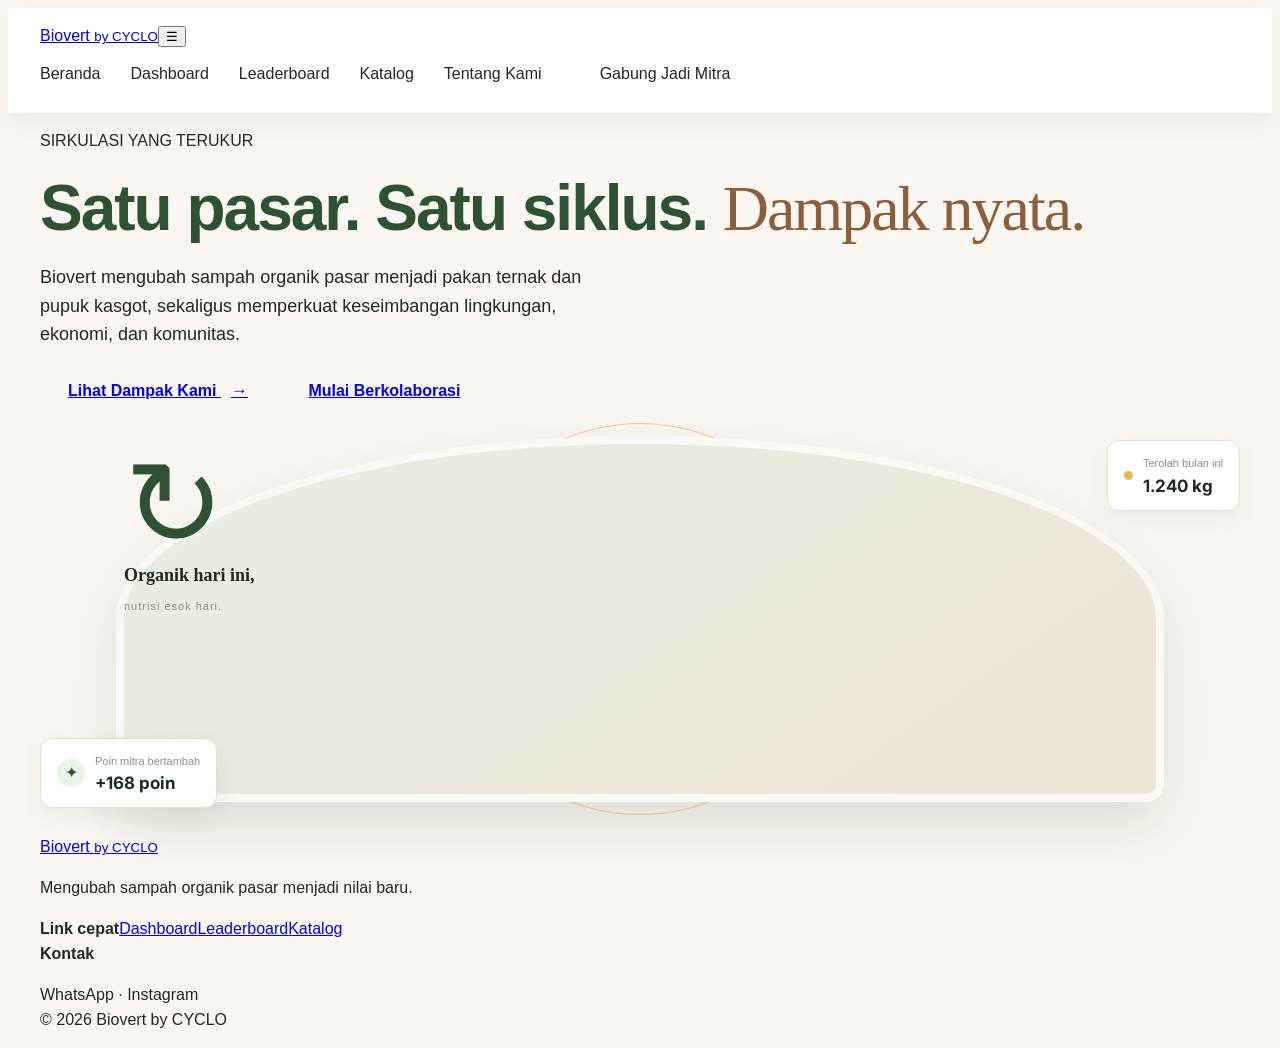
==== commit e4076adf: "Revert home page to previous version without custom logo and poster changes" ====
--- a/index.html
+++ b/index.html
@@ -4,74 +4,47 @@
   <meta charset="utf-8">
   <meta name="viewport" content="width=device-width, initial-scale=1">
   <meta name="theme-color" content="#2F5233">
-  <title>Biovert by CYCLO — Platform Komunitas Pengelolaan Sampah Organik</title>
+  <title>Biovert by CYCLO — Dari Sampah Pasar Jadi Pakan & Pupuk</title>
+  <link rel="preconnect" href="https://fonts.googleapis.com">
+  <link href="https://fonts.googleapis.com/css2?family=Inter:wght@400;500;600;700;800&display=swap" rel="stylesheet">
   <link rel="stylesheet" href="styles.css">
-  <link rel="preconnect" href="https://fonts.googleapis.com">
-  <link rel="preconnect" href="https://fonts.gstatic.com" crossorigin>
+  <link rel="stylesheet" href="premium.css">
 </head>
-<body>
-  <!-- Header dengan Logo -->
-  <header class="header">
-    <div class="container" style="display: flex; justify-content: space-between; align-items: center;">
-      <img src="file_0000000039ec81f59a56ae9305316b1d.png" alt="Logo Biovert" class="logo">
-      <nav>
-        <div class="nav-links" id="navMenu">
-          <a href="index.html">Beranda</a>
-          <a href="tentang.html">Tentang</a>
-          <a href="katalog.html">Katalog</a>
-          <a href="input.html">Input Data</a>
-          <a href="dashboard.html">Dashboard</a>
-          <a href="sponsor.html">Sponsor</a>
-          <a href="leaderboard.html">Leaderboard</a>
-          <a href="gabung.html">Bergabung</a>
+<body data-page="home">
+  <div id="site-header"></div>
+  <main>
+    <section class="hero premium-hero container">
+      <div class="hero-copy premium-reveal">
+        <p class="eyebrow">SIRKULASI YANG TERUKUR</p>
+        <h1>Satu pasar. Satu siklus. <em>Dampak nyata.</em></h1>
+        <p class="lead">Biovert mengubah sampah organik pasar menjadi pakan ternak dan pupuk kasgot, sekaligus memperkuat keseimbangan lingkungan, ekonomi, dan komunitas.</p>
+        <div class="actions">
+          <a class="btn primary" href="dashboard.html">Lihat Dampak Kami <span>→</span></a>
+          <a class="btn secondary" href="gabung.html">Mulai Berkolaborasi</a>
         </div>
-      </nav>
-    </div>
-  </header>
-
-  <!-- Hero Section dengan Poster -->
-  <section class="hero-section">
-    <img 
-      src="file_0000000085b88230bf0b88f3895b531d.png" 
-      alt="Poster Biovert - Platform Pengelolaan Sampah Organik" 
-      class="hero-image"
-      loading="eager"
-    >
-  </section>
-
-  <!-- Main Content -->
-  <main class="container">
-    <section style="padding: 40px 0;">
-      <h1>Selamat Datang di Biovert</h1>
-      <p>Platform komunitas untuk pengelolaan sampah organik yang berkelanjutan dan menguntungkan.</p>
-      
-      <div style="display: grid; grid-template-columns: repeat(auto-fit, minmax(280px, 1fr)); gap: 30px; margin-top: 40px;">
-        <div class="card">
-          <h3>Untuk Individu</h3>
-          <p>Kelola sampah organik Anda dengan mudah dan dapatkan poin reward.</p>
-          <button class="btn btn-primary">Pelajari Lebih Lanjut</button>
+      </div>
+      <div class="hero-visual premium-reveal">
+        <div class="hero-orbit orbit-one"></div>
+        <div class="hero-orbit orbit-two"></div>
+        <div class="hero-image placeholder-art">
+          <span class="hero-symbol">↻</span>
+          <div>
+            <strong>Organik hari ini,</strong>
+            <small>nutrisi esok hari.</small>
+          </div>
         </div>
-        <div class="card">
-          <h3>Untuk Komunitas</h3>
-          <p>Bangun program pengelolaan sampah organik di komunitas Anda.</p>
-          <button class="btn btn-primary">Bergabung Sekarang</button>
+        <div class="floating-card floating-top">
+          <span class="mini-dot"></span>
+          <div><small>Terolah bulan ini</small><strong>1.240 kg</strong></div>
         </div>
-        <div class="card">
-          <h3>Untuk Sponsor</h3>
-          <p>Dukung gerakan keberlanjutan dan kembangkan bisnis Anda.</p>
-          <button class="btn btn-secondary">Jadilah Sponsor</button>
+        <div class="floating-card floating-bottom">
+          <span class="mini-icon">✦</span>
+          <div><small>Poin mitra bertambah</small><strong>+168 poin</strong></div>
         </div>
       </div>
     </section>
   </main>
-
-  <!-- Footer -->
-  <footer style="background: var(--primary); color: var(--surface); padding: 30px 0; margin-top: 60px;">
-    <div class="container">
-      <p>&copy; 2024 Biovert by CYCLO. Semua hak dilindungi.</p>
-    </div>
-  </footer>
-
+  <div id="site-footer"></div>
   <script src="app.js"></script>
 </body>
 </html>
--- a/premium.css
+++ b/premium.css
@@ -0,0 +1,3 @@
+/* Premium visual layer for the home and about pages. Keeps the shared Biovert tokens intact. */
+:root{--ink-soft:#536057;--serif:"DM Serif Display",Georgia,serif}.premium-hero{min-height:650px;grid-template-columns:1fr .9fr;gap:80px;position:relative}.premium-hero h1,.about-hero h1{font-size:clamp(42px,5vw,70px);letter-spacing:-2px;line-height:1.08}.premium-hero h1 em,.about-hero h1 em,.impact-intro em{color:var(--secondary);font-family:var(--serif);font-weight:400;font-style:normal}.premium-hero .lead{font-size:18px;max-width:570px}.premium-hero .actions{margin-top:28px}.premium-hero .btn span,.premium-cta .btn span,.about-closing .btn span{margin-left:10px;font-size:17px}.hero-trust{display:flex;align-items:center;gap:10px;color:var(--muted);font-size:12px;margin-top:42px}.trust-mark{font-size:22px;color:var(--primary)}.trust-line{width:32px;height:1px;background:var(--border);margin:0 4px}.hero-visual{height:430px;position:relative;display:grid;place-items:center}.hero-image{width:86%;height:350px;border-radius:50% 50% 18px 18px;background:linear-gradient(145deg,#e8eee5,#eee5d6);position:relative;z-index:1;border:8px solid rgba(255,255,255,.75);box-shadow:0 24px 60px rgba(47,82,51,.15)}.hero-symbol{font-size:120px;color:var(--primary);line-height:1}.hero-image strong{display:block;color:var(--dark);font:700 18px/1.3 Poppins}.hero-image small{display:block;color:var(--muted);font-size:11px;letter-spacing:1px;margin-top:10px}.hero-orbit{position:absolute;border:1px solid var(--accent);border-radius:50%;opacity:.65}.orbit-one{width:390px;height:390px;transform:rotate(-28deg)}.orbit-two{width:450px;height:270px;transform:rotate(34deg);border-color:var(--border)}.floating-card{position:absolute;z-index:2;background:#fff;border:1px solid var(--border);border-radius:12px;box-shadow:var(--shadow);padding:14px 16px;display:flex;align-items:center;gap:10px}.floating-card small{display:block;color:var(--muted);font-size:11px}.floating-card strong{display:block;font:700 17px Inter;margin-top:3px}.floating-top{top:36px;right:0}.floating-bottom{bottom:26px;left:0}.mini-dot{width:9px;height:9px;border-radius:50%;background:var(--accent)}.mini-icon{width:28px;height:28px;border-radius:50%;display:grid;place-items:center;background:#edf2ea;color:var(--primary)}.impact-band{background:var(--primary);color:#fff;padding:64px 0}.impact-band .container{display:grid;grid-template-columns:.7fr 1.3fr;gap:48px;align-items:center}.impact-band .eyebrow{color:#b9c9b9}.impact-intro h2{font-size:32px;margin:0}.premium-stats{gap:0}.premium-stats .stat{background:transparent;border:0;border-left:1px solid rgba(255,255,255,.22);border-radius:0;box-shadow:none;padding:10px 32px}.premium-stats .stat:first-child{border-left:0}.premium-stats .stat span{color:var(--accent);font-size:20px}.premium-stats .stat .value{color:#fff;font-size:36px}.premium-stats .stat small{color:#c9d4c9}.premium-section{padding-top:96px;padding-bottom:48px}.centered{text-align:center}.section-lead{max-width:430px;color:var(--ink-soft);margin:0}.centered .section-lead{margin:0 auto}.premium-steps{gap:0;position:relative}.premium-steps:before{content:"";position:absolute;top:39px;left:12%;right:12%;height:1px;background:var(--border)}.premium-steps .step{border:0;padding:0 18px;text-align:center;position:relative}.premium-steps .step span{display:block;color:var(--muted);margin-bottom:12px}.step-icon{width:52px;height:52px;border:1px solid var(--border);border-radius:50%;display:grid;place-items:center;background:var(--bg);color:var(--primary);font-size:22px;margin:0 auto 18px;position:relative}.premium-steps .step h3{font-size:17px}.premium-steps .step p{font-size:13px}.split-heading{display:flex;justify-content:space-between;gap:48px;align-items:end;margin-bottom:32px}.premium-carousel{background:var(--surface);border:1px solid var(--border);padding:14px;border-radius:18px;box-shadow:var(--shadow)}.premium-carousel .photo-placeholder{height:360px;background:linear-gradient(140deg,#dfe8dc,#eee5d6);position:relative;color:var(--primary);font:600 20px Poppins}.premium-carousel .photo-placeholder b{position:absolute;right:22px;bottom:18px;font:12px Inter;color:var(--muted)}.premium-carousel .slide p{font-size:14px;text-align:left;padding:0 10px}.premium-quotes blockquote{position:relative;padding:36px 30px 26px}.quote-mark{position:absolute;top:12px;left:26px;font:54px var(--serif);color:var(--accent);line-height:1}.premium-cta{padding:46px 52px;margin-top:60px;display:flex}.premium-cta .eyebrow{color:#b9c9b9}.premium-cta p{margin-bottom:0}.premium-cta h2{margin-bottom:8px}.premium-about{padding-top:80px}.about-hero{min-height:430px;display:grid;grid-template-columns:1fr .45fr;gap:60px;align-items:center}.about-hero .lead{max-width:650px}.about-seal{width:190px;height:190px;border:1px solid var(--accent);border-radius:50%;display:grid;place-items:center;text-align:center;justify-self:end;color:var(--primary);transform:rotate(9deg)}.about-seal span{font-size:62px;line-height:.6}.about-seal small{font-size:10px;letter-spacing:2px}.about-story{border-top:1px solid var(--border);border-bottom:1px solid var(--border);display:grid;grid-template-columns:80px 1fr .7fr;gap:36px;padding-top:72px;padding-bottom:72px}.story-number,.feature-number{color:var(--secondary);font:600 13px Inter;letter-spacing:1px}.story-copy{max-width:620px}.story-copy h2{font-size:38px}.story-copy p:not(.eyebrow){color:var(--ink-soft);max-width:570px}.story-quote{align-self:end;border-left:2px solid var(--accent);padding-left:25px}.story-quote span{font:64px var(--serif);color:var(--accent);line-height:.4}.story-quote p{font:22px/1.35 var(--serif);margin:14px 0}.story-quote small{color:var(--muted)}.premium-features{grid-template-columns:repeat(4,1fr);gap:0;border-top:1px solid var(--border);border-bottom:1px solid var(--border)}.premium-features>div{padding:28px 24px 28px 0;border-right:1px solid var(--border)}.premium-features>div+div{padding-left:24px}.premium-features>div:last-child{border-right:0}.premium-features h3{margin-top:24px}.premium-features p{color:var(--ink-soft);font-size:14px}.premium-faq details{padding:22px 0}.premium-faq summary{display:flex;align-items:center;gap:28px;font-size:17px}.premium-faq summary span{color:var(--secondary);font:13px Inter}.premium-faq p{padding-left:54px;max-width:650px;color:var(--ink-soft);margin:12px 0 0}.about-closing{text-align:center;padding:90px 24px 40px}.about-closing h2{font-size:38px;margin:12px auto 28px}.premium-reveal{animation:premium-rise .7s ease both}@keyframes premium-rise{from{opacity:0;transform:translateY(14px)}to{opacity:1;transform:none}}
+@media(max-width:767px){.premium-hero{min-height:auto;padding-top:50px;gap:48px}.premium-hero h1,.about-hero h1{font-size:42px}.hero-trust{flex-wrap:wrap;margin-top:28px}.hero-visual{height:330px}.hero-image{height:270px}.hero-orbit{transform:scale(.75)}.floating-top{right:-2px;top:10px}.floating-bottom{left:-2px;bottom:4px}.impact-band{padding:48px 0}.impact-band .container{display:block}.impact-intro{margin-bottom:28px}.premium-stats{grid-template-columns:1fr;gap:18px}.premium-stats .stat{border-left:0;border-top:1px solid rgba(255,255,255,.22);padding:18px 0 0}.premium-stats .stat:first-child{border-top:0}.premium-section{padding-top:64px}.premium-steps:before{display:none}.premium-steps .step{padding:12px 0;border-bottom:1px solid var(--border);text-align:left;display:grid;grid-template-columns:42px 1fr;column-gap:14px}.premium-steps .step span{grid-row:1/3;margin:0}.premium-steps .step-icon{grid-column:2;grid-row:1;margin:0 0 8px}.premium-steps .step h3,.premium-steps .step p{grid-column:2}.premium-steps .step h3{margin-bottom:6px}.split-heading{display:block}.split-heading .section-lead{margin-top:16px}.premium-carousel .photo-placeholder{height:230px}.premium-cta{display:block;padding:34px 24px}.premium-cta .btn{margin-top:22px}.about-hero{min-height:auto;grid-template-columns:1fr;gap:38px}.about-seal{justify-self:start;width:140px;height:140px}.about-story{grid-template-columns:1fr;gap:20px;padding-top:48px;padding-bottom:48px}.story-copy h2{font-size:30px}.story-quote{margin-top:16px}.premium-features{grid-template-columns:1fr}.premium-features>div,.premium-features>div+div{border-right:0;border-bottom:1px solid var(--border);padding:24px 0}.premium-features>div:last-child{border-bottom:0}.about-closing{padding-top:64px}.about-closing h2{font-size:28px}}
